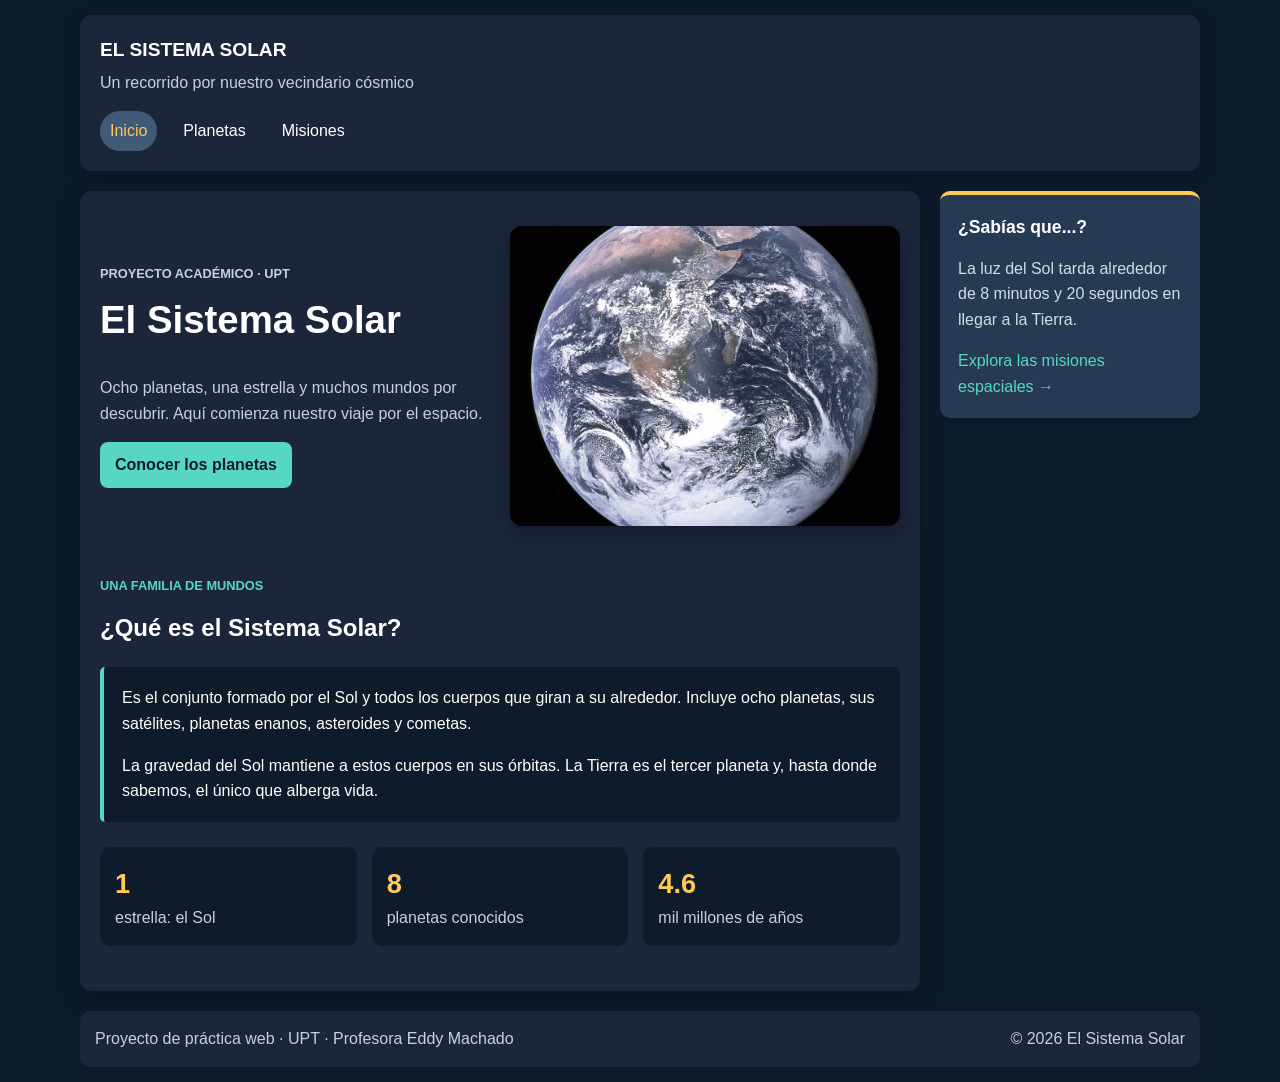
==== index.html @ 03421117 "Add files via upload" ====
<!DOCTYPE html>
<html lang="es">
<head>
  <meta charset="UTF-8">
  <meta name="viewport" content="width=device-width, initial-scale=1.0">
  <meta name="description" content="Proyecto académico de introducción al Sistema Solar.">
  <title>El Sistema Solar | Inicio</title>
  <link rel="stylesheet" href="css/estilo.css">
  <script src="js/main.js" defer></script>
</head>
<body>
  <div class="page-layout">
    <!-- Encabezado con el nombre del proyecto y el menú de navegación. -->
    <header class="site-header">
      <a class="brand" href="index.html">EL SISTEMA SOLAR</a>
      <p class="tagline">Un recorrido por nuestro vecindario cósmico</p>
      <nav aria-label="Navegación principal">
        <ul class="nav-list">
          <li><a class="current" aria-current="page" href="index.html">Inicio</a></li>
          <li><a href="planetas.html">Planetas</a></li>
          <li><a href="misiones.html">Misiones</a></li>
        </ul>
      </nav>
    </header>

    <!-- Contenido central de la portada. -->
    <main class="main-content">
      <section class="hero" aria-labelledby="titulo-principal">
        <div class="hero-copy">
          <p class="eyebrow">Proyecto académico · UPT</p>
          <h1 id="titulo-principal">El Sistema Solar</h1>
          <p>Ocho planetas, una estrella y muchos mundos por descubrir. Aquí comienza nuestro viaje por el espacio.</p>
          <a class="button-link" href="planetas.html">Conocer los planetas</a>
        </div>
        <img class="hero-image" src="img/tierra.jpg" alt="La Tierra vista desde el espacio">
      </section>

      <section class="content-section" aria-labelledby="que-es">
        <p class="eyebrow">Una familia de mundos</p>
        <h2 id="que-es">¿Qué es el Sistema Solar?</h2>
        <article class="text-panel">
          <p>Es el conjunto formado por el Sol y todos los cuerpos que giran a su alrededor. Incluye ocho planetas, sus satélites, planetas enanos, asteroides y cometas.</p>
          <p>La gravedad del Sol mantiene a estos cuerpos en sus órbitas. La Tierra es el tercer planeta y, hasta donde sabemos, el único que alberga vida.</p>
        </article>
      </section>

      <section class="content-section fact-strip" aria-label="Datos rápidos">
        <article><strong>1</strong><span>estrella: el Sol</span></article>
        <article><strong>8</strong><span>planetas conocidos</span></article>
        <article><strong>4.6</strong><span>mil millones de años</span></article>
      </section>
    </main>

    <!-- Nota lateral con un dato breve del Sistema Solar. -->
    <aside class="side-note">
      <h2>¿Sabías que...?</h2>
      <p>La luz del Sol tarda alrededor de 8 minutos y 20 segundos en llegar a la Tierra.</p>
      <a href="misiones.html">Explora las misiones espaciales <span aria-hidden="true">→</span></a>
    </aside>

    <!-- Pie compartido por las páginas del proyecto. -->
    <footer class="site-footer">
      <p>Proyecto de práctica web · UPT · Profesora Eddy Machado</p>
      <p>© 2026 El Sistema Solar</p>
    </footer>
  </div>
</body>
</html>
---- css/estilo.css ----
/* 1. Ajustes generales: tamaño de elementos y aspecto del texto. */
* {
  box-sizing: border-box;
}

body {
  margin: 0;
  padding: 15px;
  color: #ffffff;
  background-color: #0c1b2a;
  font-family: Arial, sans-serif;
  line-height: 1.6;
}

a {
  color: #58d6c5;
  text-decoration: none;
}

a:hover {
  color: #ffc857;
}

/* Quita el margen superior predeterminado de los textos principales. */
h1,
h2,
h3,
p {
  margin-top: 0;
}

/* 2. Grid organiza encabezado, contenido, lateral y pie de página. */
.page-layout {
  display: grid;
  grid-template-columns: 1fr;
  grid-template-areas:
    "header"
    "content"
    "sidebar"
    "footer";
  gap: 20px;
  max-width: 1120px;
  margin: 0 auto;
}

.site-header {
  grid-area: header;
  padding: 20px;
  border-radius: 12px;
  background-color: #1b263b;
  box-shadow: 0 5px 18px rgba(0, 0, 0, 0.18);
}

.brand {
  color: #ffffff;
  font-size: 1.2rem;
  font-weight: bold;
}

.tagline {
  margin: 4px 0 16px;
  color: #c5d1df;
}

/* 3. Flexbox alinea los enlaces del menú y elimina las viñetas. */
.nav-list {
  display: flex;
  flex-wrap: wrap;
  gap: 8px 16px;
  margin: 0;
  padding: 0;
  list-style: none;
}

.nav-list a {
  display: inline-block;
  padding: 7px 10px;
  color: #ffffff;
  border-radius: 20px;
  transition: background-color 0.2s ease;
}

.nav-list a:hover,
.nav-list a.current {
  color: #ffc857;
  background-color: #415a77;
}

/* 4. Apariencia de las áreas principales de cada página. */
.main-content {
  grid-area: content;
  min-width: 0;
  padding: 14px;
  border-radius: 12px;
  background-color: #1b263b;
  box-shadow: 0 6px 22px rgba(0, 0, 0, 0.2);
}

.side-note {
  grid-area: sidebar;
  align-self: start;
  padding: 18px;
  border-top: 4px solid #ffc857;
  border-radius: 10px;
  background-color: #263b53;
}

.side-note h2 {
  font-size: 1.1rem;
}

.side-note p {
  color: #d2dce7;
}

.site-footer {
  grid-area: footer;
  display: flex;
  justify-content: space-between;
  flex-wrap: wrap;
  gap: 8px 18px;
  padding: 15px;
  color: #c5d1df;
  border-radius: 10px;
  background-color: #1b263b;
}

.site-footer p {
  margin: 0;
}

/* 5. Portada: texto e imagen se colocan en dos columnas. */
.hero {
  display: grid;
  grid-template-columns: 1fr;
  align-items: center;
  gap: 20px;
  padding: 15px 0 25px;
}

.hero h1,
.page-intro h1 {
  font-size: 2.4rem;
  line-height: 1.2;
}

.hero-copy p,
.page-intro p,
.section-lead {
  color: #c5d1df;
}

.hero-image {
  width: 100%;
  max-height: 300px;
  object-fit: cover;
  border-radius: 12px;
  box-shadow: 0 8px 22px rgba(0, 0, 0, 0.28);
}

.eyebrow {
  color: #58d6c5;
  font-size: 0.8rem;
  font-weight: bold;
  text-transform: uppercase;
}

.button-link {
  display: inline-block;
  padding: 10px 15px;
  color: #0c1b2a;
  border: 0;
  border-radius: 8px;
  background-color: #58d6c5;
  font-weight: bold;
  cursor: pointer;
  transition: background-color 0.2s ease, transform 0.2s ease;
}

.button-link:hover {
  color: #0c1b2a;
  background-color: #ffc857;
  transform: translateY(-2px);
}

/* 6. Secciones de texto y datos breves. */
.content-section {
  margin: 25px 0;
}

.mission-list {
  position: relative;
  display: grid;
  gap: 14px;
  margin: 30px 0;
  padding-left: 22px;
}

.mission-list::before {
  position: absolute;
  top: 12px;
  bottom: 12px;
  left: 5px;
  width: 2px;
  background-color: #415a77;
  content: "";
}

.mission-item {
  position: relative;
  display: grid;
  grid-template-columns: 1fr auto;
  grid-template-areas:
    "meta tag"
    "copy copy";
  gap: 12px;
  min-width: 0;
  padding: 16px;
  border: 1px solid #415a77;
  border-radius: 8px;
  background-color: #0d1b2a;
  transition: border-color 0.2s ease, transform 0.2s ease;
}

.mission-item::before {
  position: absolute;
  top: 24px;
  left: -23px;
  width: 10px;
  height: 10px;
  border: 2px solid #1b263b;
  border-radius: 50%;
  background-color: #ffc857;
  content: "";
}

.mission-item:hover {
  border-color: #58d6c5;
  transform: translateX(3px);
}

.mission-meta {
  display: flex;
  grid-area: meta;
  flex-direction: column;
  gap: 2px;
}

.mission-year {
  color: #ffc857;
  font-size: 1.35rem;
  font-weight: bold;
  line-height: 1.2;
}

.mission-milestone {
  color: #c5d1df;
  font-size: 0.75rem;
}

.mission-copy {
  grid-area: copy;
  min-width: 0;
}

.mission-copy h2 {
  margin-bottom: 6px;
  color: #ffffff;
  font-size: 1.1rem;
}

.mission-copy p {
  margin: 0;
  color: #c5d1df;
}

.mission-tag {
  grid-area: tag;
  align-self: start;
  padding: 4px 9px;
  border: 1px solid #58d6c5;
  border-radius: 12px;
  color: #58d6c5;
  font-size: 0.75rem;
}

.text-panel {
  padding: 18px;
  border-left: 4px solid #58d6c5;
  border-radius: 5px;
  background-color: #0d1b2a;
}

.text-panel p:last-child {
  margin-bottom: 0;
}

.fact-strip,
.planet-grid {
  display: grid;
  grid-template-columns: 1fr;
  gap: 15px;
}

.fact-strip {
  grid-template-columns: 1fr;
}

.fact-strip article {
  display: flex;
  flex-direction: column;
  padding: 15px;
  border-radius: 10px;
  background-color: #0d1b2a;
}

.fact-strip strong {
  color: #ffc857;
  font-size: 1.7rem;
}

.fact-strip span {
  color: #c5d1df;
}

/* 7. Tarjetas de planetas: borde, sombra y movimiento al pasar el cursor. */
.planet-card {
  overflow: hidden;
  perspective: 1200px;
  border: 2px solid #415a77;
  border-radius: 12px;
  background-color: #0d1b2a;
  box-shadow: 0 5px 16px rgba(0, 0, 0, 0.24);
  transition: transform 0.25s ease, box-shadow 0.25s ease, border-color 0.25s ease;
}

.planet-card:hover {
  border-color: #58d6c5;
  box-shadow: 0 10px 24px rgba(0, 0, 0, 0.34);
  transform: translateY(-3px) scale(1.01);
}

.planet-card img {
  display: block;
  width: 100%;
  aspect-ratio: 1 / 1;
  object-fit: contain;
  background-color: #0d1b2a;
}

.planet-card-inner {
  display: grid;
  grid-template: 1fr / 1fr;
  transform-style: preserve-3d;
  transition: transform 0.65s ease;
}

.planet-card-front,
.planet-card-back {
  grid-area: 1 / 1;
  backface-visibility: hidden;
}

.planet-card-front {
  display: flex;
  flex-direction: column;
}

.planet-card-back {
  display: flex;
  flex-direction: column;
  justify-content: center;
  align-items: flex-start;
  gap: 14px;
  padding: 20px;
  border-radius: 10px;
  background-color: #0d1b2a;
  transform: rotateY(180deg);
}

.planet-card-back h3 {
  margin: 0;
  color: #ffc857;
}

.planet-card-back p {
  margin: 0;
  color: #c5d1df;
}

.planet-card.girada .planet-card-inner {
  transform: rotateY(180deg);
}

.planet-card-copy {
  padding: 14px;
}

.planet-card-copy h3 {
  margin-bottom: 5px;
  color: #ffc857;
}

.planet-card-copy p {
  margin-bottom: 0;
  color: #c5d1df;
}

/* El JavaScript agrega esta clase cuando se destaca una tarjeta. */
.planet-card.destacada {
  border-color: #ffc857;
  background-color: #263b53;
  box-shadow: 0 0 0 3px rgba(255, 200, 87, 0.25);
}

/* Botones que abren los detalles y destacan cada planeta. */
.planet-card-actions {
  display: flex;
  flex-wrap: wrap;
  gap: 8px;
  padding: 0 14px 14px;
}

.boton-detalles,
.boton-destacar,
.boton-volver {
  padding: 9px 12px;
  color: #ffffff;
  border: 1px solid #58d6c5;
  border-radius: 20px;
  background-color: #1b263b;
  font-weight: bold;
  cursor: pointer;
  transition: background-color 0.2s ease, color 0.2s ease;
}

.boton-detalles:hover,
.boton-destacar:hover,
.boton-volver:hover {
  color: #0c1b2a;
  background-color: #58d6c5;
}

.button-link:focus-visible,
.boton-detalles:focus-visible,
.boton-destacar:focus-visible,
.boton-volver:focus-visible,
.nav-list a:focus-visible {
  outline: 3px solid #ffc857;
  outline-offset: 3px;
}

/* 8. Tabla comparativa de datos de los planetas. */
.table-wrap {
  overflow-x: auto;
  border-radius: 10px;
}

table {
  width: 100%;
  margin-top: 12px;
  border-collapse: collapse;
  background-color: #0d1b2a;
}

caption {
  padding: 8px;
  color: #c5d1df;
  text-align: left;
}

th,
td {
  padding: 9px;
  border: 1px solid #415a77;
  text-align: left;
}

th {
  color: #58d6c5;
}

/* En pantallas medianas, las tarjetas comparten filas. */
@media (min-width: 481px) {
  .planet-grid {
    grid-template-columns: repeat(2, minmax(0, 1fr));
  }

  .fact-strip {
    grid-template-columns: repeat(3, minmax(0, 1fr));
  }

  .main-content {
    padding: 20px;
  }
}

@media (min-width: 601px) {
  .mission-item {
    grid-template-columns: 105px minmax(0, 1fr) auto;
    grid-template-areas: "meta copy tag";
    align-items: start;
    gap: 18px;
    padding: 18px;
  }
}

/* En pantallas grandes, el contenido y la barra lateral van en columnas. */
@media (min-width: 761px) {
  .page-layout {
    grid-template-columns: minmax(0, 1fr) 260px;
    grid-template-areas:
      "header header"
      "content sidebar"
      "footer footer";
  }

  .hero {
    grid-template-columns: repeat(2, minmax(0, 1fr));
  }
}
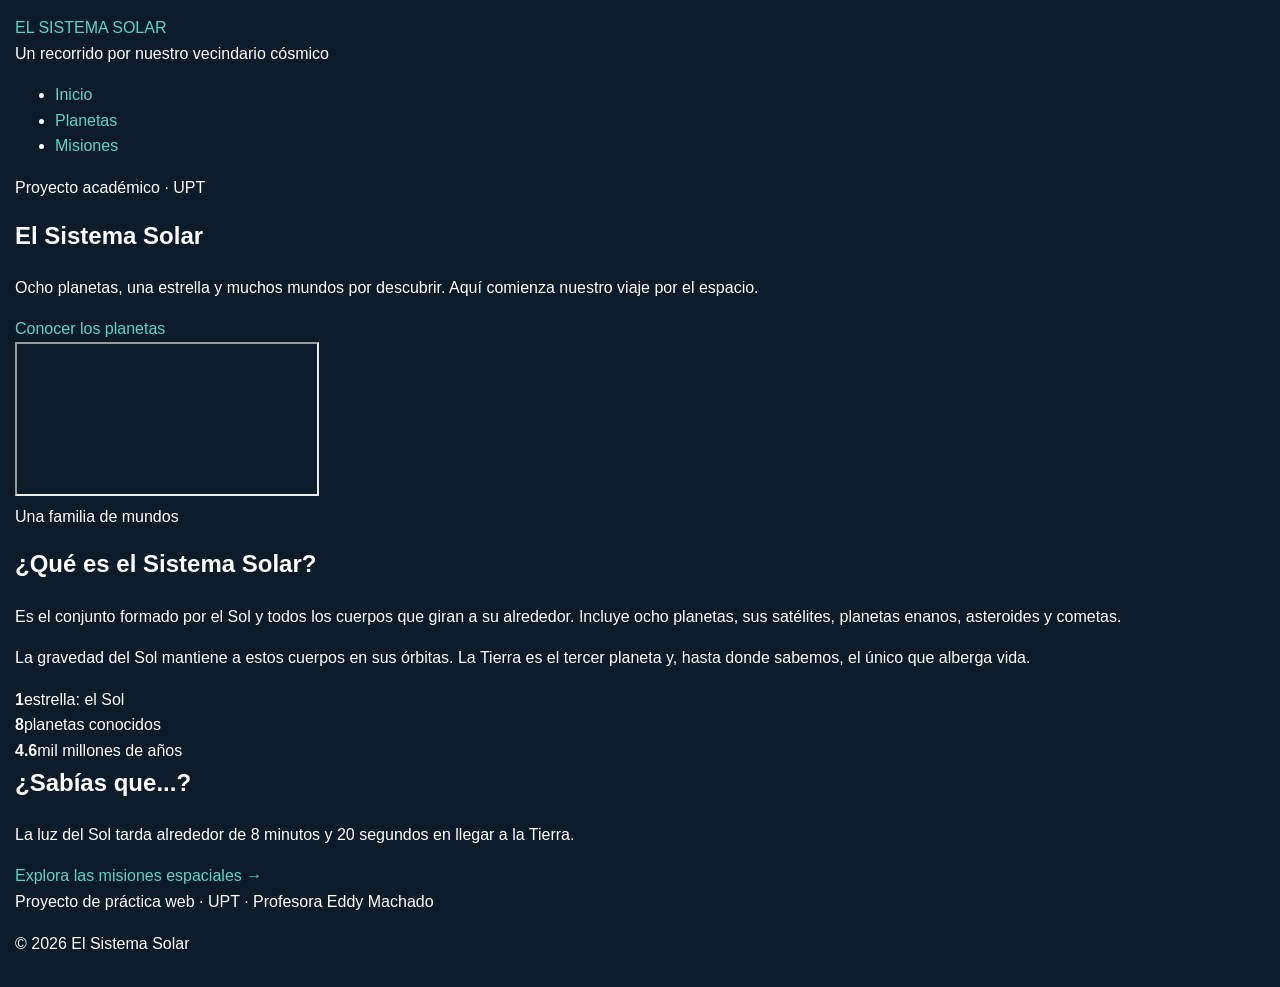
==== commit bb0698af: "Refactor index.html for improved semantics and styling Updated HTML structure and classes for consis" ====
--- a/index.html
+++ b/index.html
@@ -32,7 +32,14 @@
           <p>Ocho planetas, una estrella y muchos mundos por descubrir. Aquí comienza nuestro viaje por el espacio.</p>
           <a class="button-link" href="planetas.html">Conocer los planetas</a>
         </div>
-        <img class="hero-image" src="img/tierra.jpg" alt="La Tierra vista desde el espacio">
+        <iframe
+          class="hero-video"
+          src="https://www.youtube.com/embed/libKVRa01L8?autoplay=1&mute=1&loop=1&playlist=libKVRa01L8&playsinline=1"
+          title="Video del Sistema Solar"
+          allow="accelerometer; autoplay; clipboard-write; encrypted-media; gyroscope; picture-in-picture"
+          referrerpolicy="strict-origin-when-cross-origin"
+          allowfullscreen>
+        </iframe>
       </section>
 
       <section class="content-section" aria-labelledby="que-es">
@@ -65,4 +72,4 @@
     </footer>
   </div>
 </body>
-</html>+</html>
--- a/css/estilo.css
+++ b/css/estilo.css
@@ -30,7 +30,7 @@
 }
 
 /* 2. Grid organiza encabezado, contenido, lateral y pie de página. */
-.page-layout {
+.contenedor-pagina {
   display: grid;
   grid-template-columns: 1fr;
   grid-template-areas:
@@ -43,7 +43,7 @@
   margin: 0 auto;
 }
 
-.site-header {
+.encabezado-sitio {
   grid-area: header;
   padding: 20px;
   border-radius: 12px;
@@ -51,19 +51,19 @@
   box-shadow: 0 5px 18px rgba(0, 0, 0, 0.18);
 }
 
-.brand {
+.marca-proyecto {
   color: #ffffff;
   font-size: 1.2rem;
   font-weight: bold;
 }
 
-.tagline {
+.lema-proyecto {
   margin: 4px 0 16px;
   color: #c5d1df;
 }
 
 /* 3. Flexbox alinea los enlaces del menú y elimina las viñetas. */
-.nav-list {
+.lista-navegacion {
   display: flex;
   flex-wrap: wrap;
   gap: 8px 16px;
@@ -72,7 +72,7 @@
   list-style: none;
 }
 
-.nav-list a {
+.lista-navegacion a {
   display: inline-block;
   padding: 7px 10px;
   color: #ffffff;
@@ -80,14 +80,14 @@
   transition: background-color 0.2s ease;
 }
 
-.nav-list a:hover,
-.nav-list a.current {
+.lista-navegacion a:hover,
+.lista-navegacion a.pagina-actual {
   color: #ffc857;
   background-color: #415a77;
 }
 
 /* 4. Apariencia de las áreas principales de cada página. */
-.main-content {
+.contenido-principal {
   grid-area: content;
   min-width: 0;
   padding: 14px;
@@ -96,7 +96,7 @@
   box-shadow: 0 6px 22px rgba(0, 0, 0, 0.2);
 }
 
-.side-note {
+.nota-lateral {
   grid-area: sidebar;
   align-self: start;
   padding: 18px;
@@ -105,15 +105,15 @@
   background-color: #263b53;
 }
 
-.side-note h2 {
+.nota-lateral h2 {
   font-size: 1.1rem;
 }
 
-.side-note p {
+.nota-lateral p {
   color: #d2dce7;
 }
 
-.site-footer {
+.pie-pagina {
   grid-area: footer;
   display: flex;
   justify-content: space-between;
@@ -125,12 +125,12 @@
   background-color: #1b263b;
 }
 
-.site-footer p {
+.pie-pagina p {
   margin: 0;
 }
 
 /* 5. Portada: texto e imagen se colocan en dos columnas. */
-.hero {
+.portada {
   display: grid;
   grid-template-columns: 1fr;
   align-items: center;
@@ -138,19 +138,19 @@
   padding: 15px 0 25px;
 }
 
-.hero h1,
-.page-intro h1 {
+.portada h1,
+.introduccion-pagina h1 {
   font-size: 2.4rem;
   line-height: 1.2;
 }
 
-.hero-copy p,
-.page-intro p,
-.section-lead {
-  color: #c5d1df;
-}
-
-.hero-image {
+.texto-portada p,
+.introduccion-pagina p,
+.introduccion-seccion {
+  color: #c5d1df;
+}
+
+.imagen-portada {
   width: 100%;
   max-height: 300px;
   object-fit: cover;
@@ -158,14 +158,14 @@
   box-shadow: 0 8px 22px rgba(0, 0, 0, 0.28);
 }
 
-.eyebrow {
+.etiqueta-seccion {
   color: #58d6c5;
   font-size: 0.8rem;
   font-weight: bold;
   text-transform: uppercase;
 }
 
-.button-link {
+.enlace-destacado {
   display: inline-block;
   padding: 10px 15px;
   color: #0c1b2a;
@@ -177,18 +177,18 @@
   transition: background-color 0.2s ease, transform 0.2s ease;
 }
 
-.button-link:hover {
+.enlace-destacado:hover {
   color: #0c1b2a;
   background-color: #ffc857;
   transform: translateY(-2px);
 }
 
 /* 6. Secciones de texto y datos breves. */
-.content-section {
+.seccion-contenido {
   margin: 25px 0;
 }
 
-.mission-list {
+.lista-misiones {
   position: relative;
   display: grid;
   gap: 14px;
@@ -196,7 +196,7 @@
   padding-left: 22px;
 }
 
-.mission-list::before {
+.lista-misiones::before {
   position: absolute;
   top: 12px;
   bottom: 12px;
@@ -206,7 +206,7 @@
   content: "";
 }
 
-.mission-item {
+.elemento-mision {
   position: relative;
   display: grid;
   grid-template-columns: 1fr auto;
@@ -222,7 +222,7 @@
   transition: border-color 0.2s ease, transform 0.2s ease;
 }
 
-.mission-item::before {
+.elemento-mision::before {
   position: absolute;
   top: 24px;
   left: -23px;
@@ -234,47 +234,47 @@
   content: "";
 }
 
-.mission-item:hover {
+.elemento-mision:hover {
   border-color: #58d6c5;
   transform: translateX(3px);
 }
 
-.mission-meta {
+.datos-mision {
   display: flex;
   grid-area: meta;
   flex-direction: column;
   gap: 2px;
 }
 
-.mission-year {
+.anio-mision {
   color: #ffc857;
   font-size: 1.35rem;
   font-weight: bold;
   line-height: 1.2;
 }
 
-.mission-milestone {
+.hito-mision {
   color: #c5d1df;
   font-size: 0.75rem;
 }
 
-.mission-copy {
+.texto-mision {
   grid-area: copy;
   min-width: 0;
 }
 
-.mission-copy h2 {
+.texto-mision h2 {
   margin-bottom: 6px;
   color: #ffffff;
   font-size: 1.1rem;
 }
 
-.mission-copy p {
+.texto-mision p {
   margin: 0;
   color: #c5d1df;
 }
 
-.mission-tag {
+.etiqueta-mision {
   grid-area: tag;
   align-self: start;
   padding: 4px 9px;
@@ -284,29 +284,29 @@
   font-size: 0.75rem;
 }
 
-.text-panel {
+.panel-texto {
   padding: 18px;
   border-left: 4px solid #58d6c5;
   border-radius: 5px;
   background-color: #0d1b2a;
 }
 
-.text-panel p:last-child {
+.panel-texto p:last-child {
   margin-bottom: 0;
 }
 
-.fact-strip,
-.planet-grid {
+.datos-rapidos,
+.rejilla-planetas {
   display: grid;
   grid-template-columns: 1fr;
   gap: 15px;
 }
 
-.fact-strip {
+.datos-rapidos {
   grid-template-columns: 1fr;
 }
 
-.fact-strip article {
+.datos-rapidos article {
   display: flex;
   flex-direction: column;
   padding: 15px;
@@ -314,17 +314,17 @@
   background-color: #0d1b2a;
 }
 
-.fact-strip strong {
+.datos-rapidos strong {
   color: #ffc857;
   font-size: 1.7rem;
 }
 
-.fact-strip span {
+.datos-rapidos span {
   color: #c5d1df;
 }
 
 /* 7. Tarjetas de planetas: borde, sombra y movimiento al pasar el cursor. */
-.planet-card {
+.tarjeta-planeta {
   overflow: hidden;
   perspective: 1200px;
   border: 2px solid #415a77;
@@ -334,13 +334,13 @@
   transition: transform 0.25s ease, box-shadow 0.25s ease, border-color 0.25s ease;
 }
 
-.planet-card:hover {
+.tarjeta-planeta:hover {
   border-color: #58d6c5;
   box-shadow: 0 10px 24px rgba(0, 0, 0, 0.34);
   transform: translateY(-3px) scale(1.01);
 }
 
-.planet-card img {
+.tarjeta-planeta img {
   display: block;
   width: 100%;
   aspect-ratio: 1 / 1;
@@ -348,25 +348,25 @@
   background-color: #0d1b2a;
 }
 
-.planet-card-inner {
+.interior-tarjeta-planeta {
   display: grid;
   grid-template: 1fr / 1fr;
   transform-style: preserve-3d;
   transition: transform 0.65s ease;
 }
 
-.planet-card-front,
-.planet-card-back {
+.frente-tarjeta-planeta,
+.reverso-tarjeta-planeta {
   grid-area: 1 / 1;
   backface-visibility: hidden;
 }
 
-.planet-card-front {
+.frente-tarjeta-planeta {
   display: flex;
   flex-direction: column;
 }
 
-.planet-card-back {
+.reverso-tarjeta-planeta {
   display: flex;
   flex-direction: column;
   justify-content: center;
@@ -378,43 +378,43 @@
   transform: rotateY(180deg);
 }
 
-.planet-card-back h3 {
+.reverso-tarjeta-planeta h3 {
   margin: 0;
   color: #ffc857;
 }
 
-.planet-card-back p {
+.reverso-tarjeta-planeta p {
   margin: 0;
   color: #c5d1df;
 }
 
-.planet-card.girada .planet-card-inner {
+.tarjeta-planeta.girada .interior-tarjeta-planeta {
   transform: rotateY(180deg);
 }
 
-.planet-card-copy {
+.texto-tarjeta-planeta {
   padding: 14px;
 }
 
-.planet-card-copy h3 {
+.texto-tarjeta-planeta h3 {
   margin-bottom: 5px;
   color: #ffc857;
 }
 
-.planet-card-copy p {
+.texto-tarjeta-planeta p {
   margin-bottom: 0;
   color: #c5d1df;
 }
 
 /* El JavaScript agrega esta clase cuando se destaca una tarjeta. */
-.planet-card.destacada {
+.tarjeta-planeta.destacada {
   border-color: #ffc857;
   background-color: #263b53;
   box-shadow: 0 0 0 3px rgba(255, 200, 87, 0.25);
 }
 
 /* Botones que abren los detalles y destacan cada planeta. */
-.planet-card-actions {
+.botones-tarjeta-planeta {
   display: flex;
   flex-wrap: wrap;
   gap: 8px;
@@ -441,17 +441,17 @@
   background-color: #58d6c5;
 }
 
-.button-link:focus-visible,
+.enlace-destacado:focus-visible,
 .boton-detalles:focus-visible,
 .boton-destacar:focus-visible,
 .boton-volver:focus-visible,
-.nav-list a:focus-visible {
+.lista-navegacion a:focus-visible {
   outline: 3px solid #ffc857;
   outline-offset: 3px;
 }
 
 /* 8. Tabla comparativa de datos de los planetas. */
-.table-wrap {
+.contenedor-tabla {
   overflow-x: auto;
   border-radius: 10px;
 }
@@ -482,21 +482,21 @@
 
 /* En pantallas medianas, las tarjetas comparten filas. */
 @media (min-width: 481px) {
-  .planet-grid {
+  .rejilla-planetas {
     grid-template-columns: repeat(2, minmax(0, 1fr));
   }
 
-  .fact-strip {
+  .datos-rapidos {
     grid-template-columns: repeat(3, minmax(0, 1fr));
   }
 
-  .main-content {
+  .contenido-principal {
     padding: 20px;
   }
 }
 
 @media (min-width: 601px) {
-  .mission-item {
+  .elemento-mision {
     grid-template-columns: 105px minmax(0, 1fr) auto;
     grid-template-areas: "meta copy tag";
     align-items: start;
@@ -507,7 +507,7 @@
 
 /* En pantallas grandes, el contenido y la barra lateral van en columnas. */
 @media (min-width: 761px) {
-  .page-layout {
+  .contenedor-pagina {
     grid-template-columns: minmax(0, 1fr) 260px;
     grid-template-areas:
       "header header"
@@ -515,7 +515,7 @@
       "footer footer";
   }
 
-  .hero {
+  .portada {
     grid-template-columns: repeat(2, minmax(0, 1fr));
   }
 }
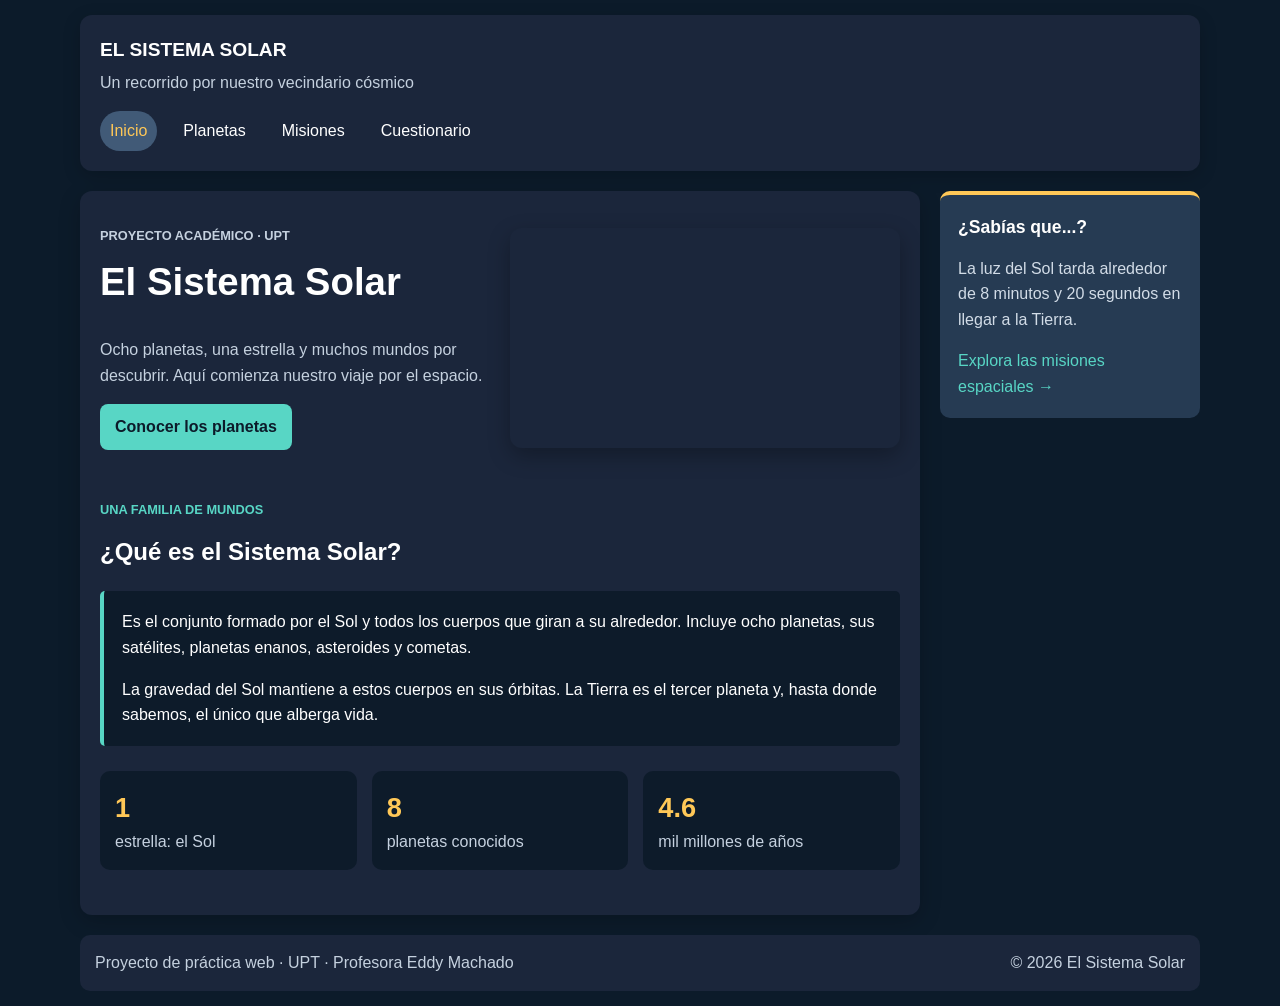
==== commit 2253e846: "Add questionnaire link to navigation Added a new link to the questionnaire page in the navigation me" ====
--- a/index.html
+++ b/index.html
@@ -19,6 +19,7 @@
           <li><a class="current" aria-current="page" href="index.html">Inicio</a></li>
           <li><a href="planetas.html">Planetas</a></li>
           <li><a href="misiones.html">Misiones</a></li>
+          <li><a href="cuestionario.html">Cuestionario</a></li>
         </ul>
       </nav>
     </header>
--- a/css/estilo.css
+++ b/css/estilo.css
@@ -10,6 +10,17 @@
   background-color: #0c1b2a;
   font-family: Arial, sans-serif;
   line-height: 1.6;
+}
+
+@keyframes entrada-pagina {
+  from {
+    opacity: 0;
+    transform: translateY(12px);
+  }
+  to {
+    opacity: 1;
+    transform: translateY(0);
+  }
 }
 
 a {
@@ -30,9 +41,9 @@
 }
 
 /* 2. Grid organiza encabezado, contenido, lateral y pie de página. */
-.contenedor-pagina {
+.page-layout {
   display: grid;
-  grid-template-columns: 1fr;
+  grid-template-columns: minmax(0, 1fr);
   grid-template-areas:
     "header"
     "content"
@@ -41,9 +52,10 @@
   gap: 20px;
   max-width: 1120px;
   margin: 0 auto;
-}
-
-.encabezado-sitio {
+  animation: entrada-pagina 0.7s ease-out both;
+}
+
+.site-header {
   grid-area: header;
   padding: 20px;
   border-radius: 12px;
@@ -51,19 +63,19 @@
   box-shadow: 0 5px 18px rgba(0, 0, 0, 0.18);
 }
 
-.marca-proyecto {
+.brand {
   color: #ffffff;
   font-size: 1.2rem;
   font-weight: bold;
 }
 
-.lema-proyecto {
+.tagline {
   margin: 4px 0 16px;
   color: #c5d1df;
 }
 
 /* 3. Flexbox alinea los enlaces del menú y elimina las viñetas. */
-.lista-navegacion {
+.nav-list {
   display: flex;
   flex-wrap: wrap;
   gap: 8px 16px;
@@ -72,7 +84,7 @@
   list-style: none;
 }
 
-.lista-navegacion a {
+.nav-list a {
   display: inline-block;
   padding: 7px 10px;
   color: #ffffff;
@@ -80,14 +92,14 @@
   transition: background-color 0.2s ease;
 }
 
-.lista-navegacion a:hover,
-.lista-navegacion a.pagina-actual {
+.nav-list a:hover,
+.nav-list a.current {
   color: #ffc857;
   background-color: #415a77;
 }
 
 /* 4. Apariencia de las áreas principales de cada página. */
-.contenido-principal {
+.main-content {
   grid-area: content;
   min-width: 0;
   padding: 14px;
@@ -96,7 +108,7 @@
   box-shadow: 0 6px 22px rgba(0, 0, 0, 0.2);
 }
 
-.nota-lateral {
+.side-note {
   grid-area: sidebar;
   align-self: start;
   padding: 18px;
@@ -105,15 +117,15 @@
   background-color: #263b53;
 }
 
-.nota-lateral h2 {
+.side-note h2 {
   font-size: 1.1rem;
 }
 
-.nota-lateral p {
+.side-note p {
   color: #d2dce7;
 }
 
-.pie-pagina {
+.site-footer {
   grid-area: footer;
   display: flex;
   justify-content: space-between;
@@ -125,12 +137,12 @@
   background-color: #1b263b;
 }
 
-.pie-pagina p {
+.site-footer p {
   margin: 0;
 }
 
-/* 5. Portada: texto e imagen se colocan en dos columnas. */
-.portada {
+/* 5. Portada: texto y video se colocan en dos columnas. */
+.hero {
   display: grid;
   grid-template-columns: 1fr;
   align-items: center;
@@ -138,34 +150,54 @@
   padding: 15px 0 25px;
 }
 
-.portada h1,
-.introduccion-pagina h1 {
-  font-size: 2.4rem;
+@keyframes hero-video-entrada {
+  from {
+    opacity: 0;
+    transform: translateY(12px);
+  }
+  to {
+    opacity: 1;
+    transform: translateY(0);
+  }
+}
+
+.hero h1,
+.page-intro h1 {
+  font-size: clamp(1.8rem, 6vw, 2.4rem);
   line-height: 1.2;
 }
 
-.texto-portada p,
-.introduccion-pagina p,
-.introduccion-seccion {
-  color: #c5d1df;
-}
-
-.imagen-portada {
+.hero-copy p,
+.page-intro p,
+.section-lead {
+  color: #c5d1df;
+}
+
+.hero-video {
+  display: block;
   width: 100%;
-  max-height: 300px;
-  object-fit: cover;
+  aspect-ratio: 16 / 9;
+  border: 0;
   border-radius: 12px;
   box-shadow: 0 8px 22px rgba(0, 0, 0, 0.28);
-}
-
-.etiqueta-seccion {
+  animation: hero-video-entrada 0.8s ease-out both;
+}
+
+@media (prefers-reduced-motion: reduce) {
+  .page-layout,
+  .hero-video {
+    animation: none;
+  }
+}
+
+.eyebrow {
   color: #58d6c5;
   font-size: 0.8rem;
   font-weight: bold;
   text-transform: uppercase;
 }
 
-.enlace-destacado {
+.button-link {
   display: inline-block;
   padding: 10px 15px;
   color: #0c1b2a;
@@ -177,18 +209,18 @@
   transition: background-color 0.2s ease, transform 0.2s ease;
 }
 
-.enlace-destacado:hover {
+.button-link:hover {
   color: #0c1b2a;
   background-color: #ffc857;
   transform: translateY(-2px);
 }
 
 /* 6. Secciones de texto y datos breves. */
-.seccion-contenido {
+.content-section {
   margin: 25px 0;
 }
 
-.lista-misiones {
+.mission-list {
   position: relative;
   display: grid;
   gap: 14px;
@@ -196,7 +228,7 @@
   padding-left: 22px;
 }
 
-.lista-misiones::before {
+.mission-list::before {
   position: absolute;
   top: 12px;
   bottom: 12px;
@@ -206,7 +238,7 @@
   content: "";
 }
 
-.elemento-mision {
+.mission-item {
   position: relative;
   display: grid;
   grid-template-columns: 1fr auto;
@@ -222,7 +254,7 @@
   transition: border-color 0.2s ease, transform 0.2s ease;
 }
 
-.elemento-mision::before {
+.mission-item::before {
   position: absolute;
   top: 24px;
   left: -23px;
@@ -234,47 +266,47 @@
   content: "";
 }
 
-.elemento-mision:hover {
+.mission-item:hover {
   border-color: #58d6c5;
   transform: translateX(3px);
 }
 
-.datos-mision {
+.mission-meta {
   display: flex;
   grid-area: meta;
   flex-direction: column;
   gap: 2px;
 }
 
-.anio-mision {
+.mission-year {
   color: #ffc857;
   font-size: 1.35rem;
   font-weight: bold;
   line-height: 1.2;
 }
 
-.hito-mision {
+.mission-milestone {
   color: #c5d1df;
   font-size: 0.75rem;
 }
 
-.texto-mision {
+.mission-copy {
   grid-area: copy;
   min-width: 0;
 }
 
-.texto-mision h2 {
+.mission-copy h2 {
   margin-bottom: 6px;
   color: #ffffff;
   font-size: 1.1rem;
 }
 
-.texto-mision p {
+.mission-copy p {
   margin: 0;
   color: #c5d1df;
 }
 
-.etiqueta-mision {
+.mission-tag {
   grid-area: tag;
   align-self: start;
   padding: 4px 9px;
@@ -284,29 +316,29 @@
   font-size: 0.75rem;
 }
 
-.panel-texto {
+.text-panel {
   padding: 18px;
   border-left: 4px solid #58d6c5;
   border-radius: 5px;
   background-color: #0d1b2a;
 }
 
-.panel-texto p:last-child {
+.text-panel p:last-child {
   margin-bottom: 0;
 }
 
-.datos-rapidos,
-.rejilla-planetas {
+.fact-strip,
+.planet-grid {
   display: grid;
   grid-template-columns: 1fr;
   gap: 15px;
 }
 
-.datos-rapidos {
+.fact-strip {
   grid-template-columns: 1fr;
 }
 
-.datos-rapidos article {
+.fact-strip article {
   display: flex;
   flex-direction: column;
   padding: 15px;
@@ -314,17 +346,17 @@
   background-color: #0d1b2a;
 }
 
-.datos-rapidos strong {
+.fact-strip strong {
   color: #ffc857;
   font-size: 1.7rem;
 }
 
-.datos-rapidos span {
+.fact-strip span {
   color: #c5d1df;
 }
 
 /* 7. Tarjetas de planetas: borde, sombra y movimiento al pasar el cursor. */
-.tarjeta-planeta {
+.planet-card {
   overflow: hidden;
   perspective: 1200px;
   border: 2px solid #415a77;
@@ -334,13 +366,13 @@
   transition: transform 0.25s ease, box-shadow 0.25s ease, border-color 0.25s ease;
 }
 
-.tarjeta-planeta:hover {
+.planet-card:hover {
   border-color: #58d6c5;
   box-shadow: 0 10px 24px rgba(0, 0, 0, 0.34);
   transform: translateY(-3px) scale(1.01);
 }
 
-.tarjeta-planeta img {
+.planet-card img {
   display: block;
   width: 100%;
   aspect-ratio: 1 / 1;
@@ -348,25 +380,25 @@
   background-color: #0d1b2a;
 }
 
-.interior-tarjeta-planeta {
+.planet-card-inner {
   display: grid;
   grid-template: 1fr / 1fr;
   transform-style: preserve-3d;
   transition: transform 0.65s ease;
 }
 
-.frente-tarjeta-planeta,
-.reverso-tarjeta-planeta {
+.planet-card-front,
+.planet-card-back {
   grid-area: 1 / 1;
   backface-visibility: hidden;
 }
 
-.frente-tarjeta-planeta {
+.planet-card-front {
   display: flex;
   flex-direction: column;
 }
 
-.reverso-tarjeta-planeta {
+.planet-card-back {
   display: flex;
   flex-direction: column;
   justify-content: center;
@@ -378,43 +410,43 @@
   transform: rotateY(180deg);
 }
 
-.reverso-tarjeta-planeta h3 {
+.planet-card-back h3 {
   margin: 0;
   color: #ffc857;
 }
 
-.reverso-tarjeta-planeta p {
+.planet-card-back p {
   margin: 0;
   color: #c5d1df;
 }
 
-.tarjeta-planeta.girada .interior-tarjeta-planeta {
+.planet-card.girada .planet-card-inner {
   transform: rotateY(180deg);
 }
 
-.texto-tarjeta-planeta {
+.planet-card-copy {
   padding: 14px;
 }
 
-.texto-tarjeta-planeta h3 {
+.planet-card-copy h3 {
   margin-bottom: 5px;
   color: #ffc857;
 }
 
-.texto-tarjeta-planeta p {
+.planet-card-copy p {
   margin-bottom: 0;
   color: #c5d1df;
 }
 
 /* El JavaScript agrega esta clase cuando se destaca una tarjeta. */
-.tarjeta-planeta.destacada {
+.planet-card.destacada {
   border-color: #ffc857;
   background-color: #263b53;
   box-shadow: 0 0 0 3px rgba(255, 200, 87, 0.25);
 }
 
 /* Botones que abren los detalles y destacan cada planeta. */
-.botones-tarjeta-planeta {
+.planet-card-actions {
   display: flex;
   flex-wrap: wrap;
   gap: 8px;
@@ -424,6 +456,7 @@
 .boton-detalles,
 .boton-destacar,
 .boton-volver {
+  min-height: 44px;
   padding: 9px 12px;
   color: #ffffff;
   border: 1px solid #58d6c5;
@@ -441,17 +474,18 @@
   background-color: #58d6c5;
 }
 
-.enlace-destacado:focus-visible,
+.button-link:focus-visible,
 .boton-detalles:focus-visible,
 .boton-destacar:focus-visible,
 .boton-volver:focus-visible,
-.lista-navegacion a:focus-visible {
+.nav-list a:focus-visible {
   outline: 3px solid #ffc857;
   outline-offset: 3px;
 }
 
 /* 8. Tabla comparativa de datos de los planetas. */
-.contenedor-tabla {
+.table-wrap {
+  max-width: 100%;
   overflow-x: auto;
   border-radius: 10px;
 }
@@ -480,23 +514,175 @@
   color: #58d6c5;
 }
 
+/* 9. Cuestionario sobre los contenidos del Sistema Solar. */
+.quiz-form {
+  display: grid;
+  gap: 18px;
+  max-width: 760px;
+  margin: 24px auto;
+}
+
+.quiz-field,
+.quiz-question {
+  min-width: 0;
+  margin: 0;
+  padding: 16px;
+  border: 1px solid #415a77;
+  border-radius: 10px;
+  background-color: #0d1b2a;
+}
+
+.quiz-field label,
+.quiz-question legend {
+  color: #ffffff;
+  font-weight: bold;
+}
+
+.quiz-field input,
+.quiz-field select {
+  display: block;
+  width: 100%;
+  min-height: 44px;
+  margin-top: 8px;
+  padding: 10px 12px;
+  color: #ffffff;
+  border: 1px solid #415a77;
+  border-radius: 6px;
+  background-color: #1b263b;
+  font: inherit;
+}
+
+.quiz-options {
+  display: grid;
+  gap: 8px;
+  margin-top: 12px;
+}
+
+.quiz-option {
+  display: flex;
+  align-items: flex-start;
+  gap: 10px;
+  min-height: 44px;
+  padding: 9px 10px;
+  border-radius: 6px;
+  color: #c5d1df;
+  cursor: pointer;
+}
+
+.quiz-option:hover {
+  background-color: #1b263b;
+}
+
+.quiz-option input {
+  flex: 0 0 auto;
+  width: 18px;
+  height: 18px;
+  margin: 3px 0 0;
+  accent-color: #58d6c5;
+}
+
+.quiz-actions {
+  display: flex;
+  flex-wrap: wrap;
+  gap: 10px;
+}
+
+.quiz-reset {
+  min-height: 44px;
+  padding: 10px 15px;
+  color: #ffffff;
+  border: 1px solid #58d6c5;
+  border-radius: 8px;
+  background-color: #1b263b;
+  font: inherit;
+  font-weight: bold;
+  cursor: pointer;
+}
+
+.quiz-reset:hover {
+  color: #0c1b2a;
+  background-color: #58d6c5;
+}
+
+.quiz-result {
+  padding: 14px;
+  border-left: 4px solid #ffc857;
+  border-radius: 5px;
+  background-color: #263b53;
+  color: #ffffff;
+  font-weight: bold;
+}
+
+.quiz-result[hidden] {
+  display: none;
+}
+
+.quiz-field input:focus-visible,
+.quiz-field select:focus-visible,
+.quiz-option input:focus-visible,
+.quiz-reset:focus-visible,
+.quiz-form .button-link:focus-visible {
+  outline: 3px solid #ffc857;
+  outline-offset: 3px;
+}
+
+@media (max-width: 480px) {
+  body {
+    padding: 10px;
+  }
+
+  .page-layout {
+    gap: 14px;
+  }
+
+  .site-header {
+    padding: 16px;
+  }
+
+  .main-content {
+    padding: 12px;
+  }
+
+  .nav-list a {
+    min-height: 44px;
+    padding: 9px 10px;
+  }
+
+  .hero {
+    gap: 16px;
+  }
+
+  .mission-item {
+    padding: 12px;
+  }
+
+  .text-panel {
+    padding: 14px;
+  }
+
+  .quiz-field,
+  .quiz-question {
+    padding: 12px;
+  }
+}
+
 /* En pantallas medianas, las tarjetas comparten filas. */
 @media (min-width: 481px) {
-  .rejilla-planetas {
+  .planet-grid {
     grid-template-columns: repeat(2, minmax(0, 1fr));
   }
 
-  .datos-rapidos {
+  .fact-strip {
     grid-template-columns: repeat(3, minmax(0, 1fr));
   }
 
-  .contenido-principal {
+  .main-content {
     padding: 20px;
   }
 }
 
 @media (min-width: 601px) {
-  .elemento-mision {
+  .mission-item {
     grid-template-columns: 105px minmax(0, 1fr) auto;
     grid-template-areas: "meta copy tag";
     align-items: start;
@@ -507,7 +693,7 @@
 
 /* En pantallas grandes, el contenido y la barra lateral van en columnas. */
 @media (min-width: 761px) {
-  .contenedor-pagina {
+  .page-layout {
     grid-template-columns: minmax(0, 1fr) 260px;
     grid-template-areas:
       "header header"
@@ -515,7 +701,7 @@
       "footer footer";
   }
 
-  .portada {
+  .hero {
     grid-template-columns: repeat(2, minmax(0, 1fr));
   }
-}+}
